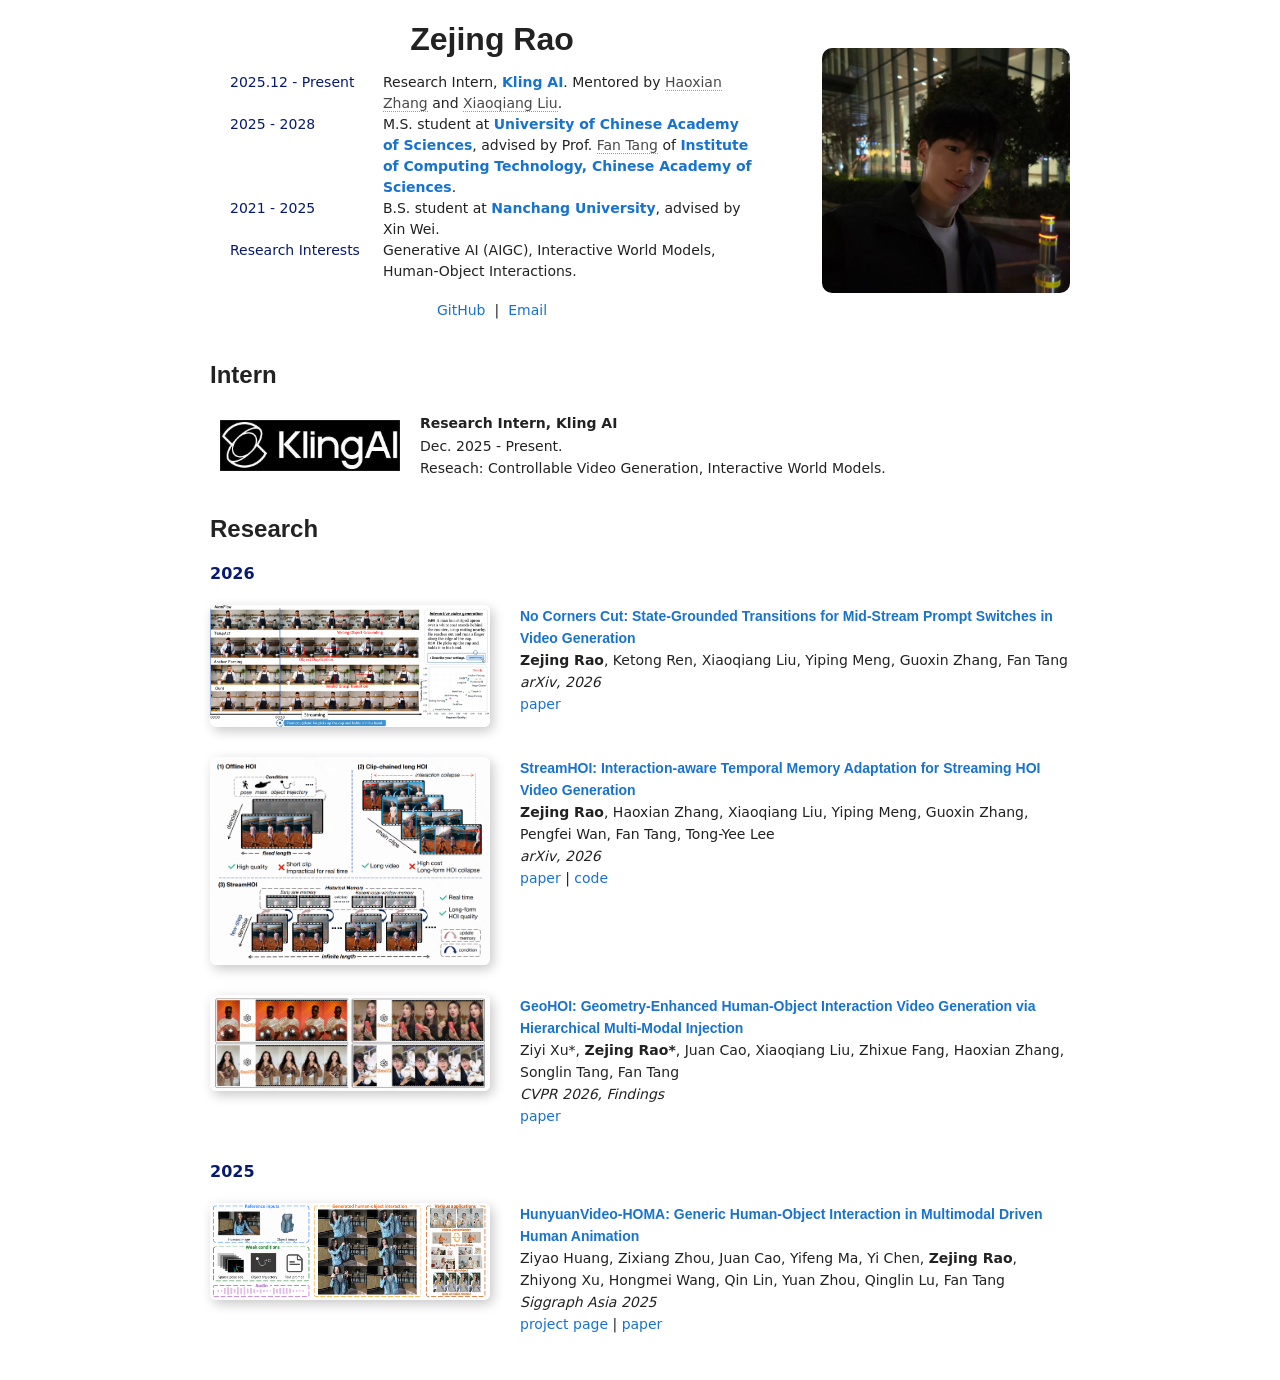
==== index.html @ ad01fc1d "Move homepage to root and add SEGUE paper" ====
<!DOCTYPE html>
<html lang="en">
<head>
  <meta charset="utf-8">
  <meta name="viewport" content="width=device-width, initial-scale=1">
  <meta name="author" content="Zejing Rao">
  <meta name="description" content="Personal academic homepage of Zejing Rao.">
  <link rel="canonical" href="https://jayjrao.github.io/">
  <title>Zejing Rao</title>
  <link rel="icon" href="data:,">
  <link rel="stylesheet" href="stylesheet.css?v=3">
</head>
<body>
  <main class="page">
    <section class="intro-block" aria-labelledby="profile-name">
      <div class="intro-copy">
        <h1 id="profile-name">Zejing Rao</h1>
        <table class="bio-table" aria-label="Biography timeline">
          <tbody>
            <tr>
              <td class="date">2025.12 - Present</td>
              <td class="spacer"></td>
              <td class="details">Research Intern, <strong><a href="https://kling.ai/">Kling AI</a></strong>. Mentored by <a href="https://scholar.google.com/citations?user=r_aOHlQAAAAJ&amp;hl=zh-CN">Haoxian Zhang</a> and <a href="https://scholar.google.com/citations?user=tgL99eQAAAAJ">Xiaoqiang Liu</a>.</td>
            </tr>
            <tr>
              <td class="date">2025 - 2028</td>
              <td class="spacer"></td>
              <td class="details">M.S. student at <strong><a href="https://english.ucas.ac.cn/">University of Chinese Academy of Sciences</a></strong>, advised by Prof. <a href="https://tfan108.github.io/">Fan Tang</a> of <strong><a href="https://english.ict.cas.cn/">Institute of Computing Technology, Chinese Academy of Sciences</a></strong>.</td>
            </tr>
            <tr>
              <td class="date">2021 - 2025</td>
              <td class="spacer"></td>
              <td class="details">B.S. student at <strong><a href="https://english.ncu.edu.cn/">Nanchang University</a></strong>, advised by Xin Wei.</td>
            </tr>
            <tr>
              <td class="date">Research Interests</td>
              <td class="spacer"></td>
              <td class="details">Generative AI (AIGC), Interactive World Models, Human-Object Interactions.</td>
            </tr>
          </tbody>
        </table>
        <nav class="profile-links" aria-label="Profile links">
          <a class="wrap" href="https://github.com/JayJRao">GitHub</a>
          <span aria-hidden="true">|</span>
          <a class="wrap" href="https://zjrao24@gmail.com">Email</a>
        </nav>
      </div>
      <aside class="portrait" aria-label="Profile photo">
        <img class="portrait-img" src="assets/raozeijng.jpg" alt="Zejing Rao">
      </aside>
    </section>

    <section aria-labelledby="intern-heading">
      <h2 id="intern-heading">Intern</h2>
      <article class="intern-entry">
        <a class="intern-logo-link" href="https://kling.ai/" aria-label="Kling AI">
          <img class="intern-logo" style="width: 180px; max-width: 180px;" src="assets/klingAI2.png" alt="Kling AI logo">
        </a>
        <div class="intern-details">
          <p><strong>Research Intern, Kling AI</strong></p>
          <p>Dec. 2025 - Present.</p>
          <p>Reseach: Controllable Video Generation, Interactive World Models.</p>
        </div>
      </article>
    </section>

    <section aria-labelledby="research-heading">
      <h2 id="research-heading">Research</h2>

      <h3>2026</h3>
      <article class="paper-entry" id="segue">
        <div class="paper-media">
          <img class="paper-img" src="assets/segue.png" alt="No Corners Cut: State-Grounded Transitions for Mid-Stream Prompt Switches in Video Generation">
        </div>
        <div class="paper-details">
          <a class="paper-title" href="https://arxiv.org/abs/2609.38691">No Corners Cut: State-Grounded Transitions for Mid-Stream Prompt Switches in Video Generation</a>
          <p class="authors"><strong>Zejing Rao</strong>, Ketong Ren, Xiaoqiang Liu, Yiping Meng, Guoxin Zhang, Fan Tang</p>
          <p class="venue">arXiv, 2026</p>
          <p class="paper-links">
            <a class="wrap" href="https://arxiv.org/abs/2609.38691">paper</a>
          </p>
        </div>
      </article>

      <article class="paper-entry" id="streamhoi">
        <div class="paper-media">
          <img class="paper-img" src="assets/streamhoi.png" alt="StreamHOI">
        </div>
        <div class="paper-details">
          <a class="paper-title" href="https://arxiv.org/abs/2607.20174">StreamHOI: Interaction-aware Temporal Memory Adaptation for Streaming HOI Video Generation</a>
          <p class="authors"><strong>Zejing Rao</strong>, Haoxian Zhang, Xiaoqiang Liu, Yiping Meng, Guoxin Zhang, Pengfei Wan, Fan Tang, Tong-Yee Lee</p>
          <p class="venue">arXiv, 2026</p>
          <p class="paper-links">
            <a class="wrap" href="https://arxiv.org/abs/2607.20174">paper</a> |
            <a class="wrap" href="https://github.com/KlingAIResearch/StreamHOI">code</a>
          </p>
        </div>
      </article>

      <article class="paper-entry" id="geohoi">
        <div class="paper-media">
          <img class="paper-img" src="assets/geohoi.png" alt="GeoHOI">
        </div>
        <div class="paper-details">
          <a class="paper-title" href="https://openaccess.thecvf.com/content/CVPR2026F/html/Xu_GeoHOI_Geometry-Enhanced_Human-Object_Interaction_Video_Generation_via_Hierarchical_Multi-Modal_Injection_CVPRF_2026_paper.html">GeoHOI: Geometry-Enhanced Human-Object Interaction Video Generation via Hierarchical Multi-Modal Injection</a>
          <p class="authors">Ziyi Xu*, <strong>Zejing Rao*</strong>, Juan Cao, Xiaoqiang Liu, Zhixue Fang, Haoxian Zhang, Songlin Tang, Fan Tang</p>
          <p class="venue">CVPR 2026, Findings</p>
          <p class="paper-links">
            <a class="wrap" href="https://openaccess.thecvf.com/content/CVPR2026F/html/Xu_GeoHOI_Geometry-Enhanced_Human-Object_Interaction_Video_Generation_via_Hierarchical_Multi-Modal_Injection_CVPRF_2026_paper.html">paper</a>
          </p>
        </div>
      </article>

      <h3>2025</h3>
      <article class="paper-entry" id="hunyuanvideo-homa">
        <div class="paper-media">
          <img class="paper-img" src="assets/homa.png" alt="HunyuanVideo-HOMA">
        </div>
        <div class="paper-details">
          <a class="paper-title" href="https://arxiv.org/abs/2506.08797">HunyuanVideo-HOMA: Generic Human-Object Interaction in Multimodal Driven Human Animation</a>
          <p class="authors">Ziyao Huang, Zixiang Zhou, Juan Cao, Yifeng Ma, Yi Chen, <strong>Zejing Rao</strong>, Zhiyong Xu, Hongmei Wang, Qin Lin, Yuan Zhou, Qinglin Lu, Fan Tang</p>
          <p class="venue">Siggraph Asia 2025</p>
          <p class="paper-links">
            <a class="wrap" href="https://bone-11.github.io/homa-page/">project page</a> |
            <a class="wrap" href="https://arxiv.org/abs/2506.08797">paper</a>
          </p>
        </div>
      </article>
    </section>
  </main>
</body>
</html>
---- stylesheet.css ----
:root {
  --text: #222222;
  --muted: #4a4a4a;
  --link: #1772d0;
  --hover: #f09228;
  --date: #071a6f;
  --rule: #d9e2ef;
  --soft: #f7f9fc;
  --paper-a: #dbeafe;
  --paper-b: #fef3c7;
  --paper-c: #e0f2f1;
}

* {
  box-sizing: border-box;
}

html {
  background: #ffffff;
}

body {
  margin: 0;
  color: var(--text);
  font-family: "Google Sans", "Lato", system-ui, -apple-system, BlinkMacSystemFont, "Segoe UI", Roboto, Helvetica, Arial, sans-serif;
  font-size: 14px;
  line-height: 1.5;
}

a {
  color: var(--link);
  text-decoration: none;
}

a:focus,
a:hover {
  color: var(--hover);
}

strong {
  font-weight: 700;
}

.page {
  width: 100%;
  max-width: 900px;
  margin: 0 auto;
  padding: 0 0 30px;
}

.intro-block {
  display: grid;
  grid-template-columns: minmax(0, 1fr) minmax(190px, 32%);
  gap: 8px;
  align-items: center;
}

.intro-copy {
  padding: 20px;
}

h1 {
  margin: 0 0 14px;
  text-align: center;
  font-family: "Lato", Verdana, Helvetica, sans-serif;
  font-size: 32px;
  font-weight: 700;
  line-height: 1.2;
}

h2 {
  margin: 20px 20px 8px;
  font-family: "Lato", Verdana, Helvetica, sans-serif;
  font-size: 24px;
  font-weight: 700;
  line-height: 1.2;
}

h3 {
  margin: 18px 20px 4px;
  font-size: 16px;
  font-weight: 700;
  color: var(--date);
}

.section-note {
  margin: 0 20px 8px;
  color: var(--muted);
}

.bio-table {
  width: 100%;
  border: 0;
  border-spacing: 0;
  border-collapse: separate;
}

.date {
  width: 0;
  padding: 0 3px 0 20px;
  color: var(--date);
  line-height: 1.5;
  vertical-align: top;
  white-space: nowrap;
}

.year {
  width: 0;
  padding: 0 10px 0 0;
  color: var(--date);
  line-height: 1.5;
  text-align: right;
  vertical-align: top;
  white-space: nowrap;
}

.spacer {
  width: 0;
  padding: 0 10px 0 0;
}

.details {
  padding: 0 20px 0 10px;
  line-height: 1.5;
  vertical-align: top;
}

.bio-table a {
  color: var(--muted);
  border-bottom: 1px dotted #9a9a9a;
}

.bio-table a:focus,
.bio-table a:hover {
  color: var(--hover);
  border-bottom-color: var(--hover);
}

.bio-table strong a {
  color: var(--link);
  border-bottom: 0;
}

.profile-links {
  display: flex;
  flex-wrap: wrap;
  justify-content: center;
  gap: 0 9px;
  margin: 18px 0 0;
  text-align: center;
}

.wrap {
  display: inline-block;
}

.portrait {
  padding: 20px;
}

.portrait-img {
  display: block;
  width: 100%;
  height: auto;
  border-radius: 10px;
}

.intern-entry {
  display: grid;
  grid-template-columns: 190px minmax(0, 1fr);
  gap: 20px;
  align-items: center;
  margin: 0 20px 6px;
  padding: 14px 0 16px;
}

.intern-logo-link {
  display: grid;
  min-height: 50px;
  place-items: center;
  padding: 8px 10px;
}

.intern-logo {
  display: block;
  width: 50px;
  height: auto;
}

.intern-details p {
  margin: 0;
  line-height: 1.6;
}

.paper-entry {
  display: grid;
  grid-template-columns: 35% minmax(0, 1fr);
  align-items: start;
}

.paper-media {
  padding: 15px 15px 15px 20px;
}

.paper-visual {
  display: grid;
  min-height: 145px;
  aspect-ratio: 16 / 10;
  place-items: center;
  overflow: hidden;
  border-radius: 10px;
  box-shadow: 3px 4px 12px rgba(0, 0, 0, 0.22);
  color: #22384c;
  font-weight: 700;
}

.paper-img {
  display: block;
  width: 100%;
  height: auto;
  border-radius: 6px;
  box-shadow: 3px 4px 12px rgba(0, 0, 0, 0.22);
}

.paper-visual.alternate {
  border-radius: 10px;
  box-shadow: 3px 4px 12px rgba(0, 0, 0, 0.22);
}

.paper-visual.muted {
  border-radius: 10px;
  box-shadow: 3px 4px 12px rgba(0, 0, 0, 0.22);
}

.paper-details {
  padding: 15px 20px 15px 15px;
  line-height: 22px;
}

.paper-title {
  font-family: "Lato", Verdana, Helvetica, sans-serif;
  font-weight: 700;
}

.authors,
.venue,
.paper-links {
  margin: 0;
}

.authors a {
  color: var(--muted);
  border-bottom: 1px dotted #9a9a9a;
}

.venue {
  font-style: italic;
}

.muted-link {
  color: var(--muted);
}

footer {
  margin: 12px 20px 0;
  padding-top: 12px;
  border-top: 1px solid var(--rule);
  text-align: right;
}

footer p {
  margin: 0;
  font-size: 13px;
}

@media (max-width: 675px) {
  body {
    font-size: 14px;
  }

  .page {
    padding-bottom: 24px;
  }

  .intro-block {
    grid-template-columns: 1fr;
  }

  .intro-copy {
    padding: 20px 18px 8px;
  }

  .portrait {
    order: -1;
    max-width: 270px;
    width: 100%;
    margin: 0 auto;
    padding: 20px 20px 4px;
  }

  h1 {
    font-size: 30px;
  }

  h2 {
    margin: 22px 20px 8px;
  }

  .bio-table tr {
    display: grid;
    grid-template-columns: auto 1fr;
    row-gap: 1px;
    padding: 0 0 8px;
  }

  .date,
  .year {
    width: auto;
    padding: 0 4px 0 20px;
    text-align: left;
  }

  .spacer {
    display: none;
  }

  .details {
    grid-column: 1 / -1;
    padding: 0 20px;
  }

  .intern-entry {
    grid-template-columns: 1fr;
    gap: 12px;
  }

  .intern-logo-link {
    width: 210px;
    justify-self: start;
  }

  .paper-entry {
    grid-template-columns: 1fr;
  }

  .paper-media {
    padding: 15px 20px 0;
  }

  .paper-details {
    padding: 14px 20px 16px;
  }

  .paper-visual {
    min-height: 155px;
  }

  .paper-img {
    max-width: 420px;
  }

  footer {
    text-align: left;
  }
}

@media (max-width: 420px) {
  .date,
  .year,
  .details,
  h2,
  h3,
  .section-note,
  .intern-entry,
  footer {
    margin-left: 0;
    margin-right: 0;
  }

  .date,
  .year,
  .details {
    padding-left: 16px;
    padding-right: 16px;
  }

  h2,
  h3,
  .section-note,
  .intern-entry,
  footer {
    margin-left: 16px;
    margin-right: 16px;
  }
}
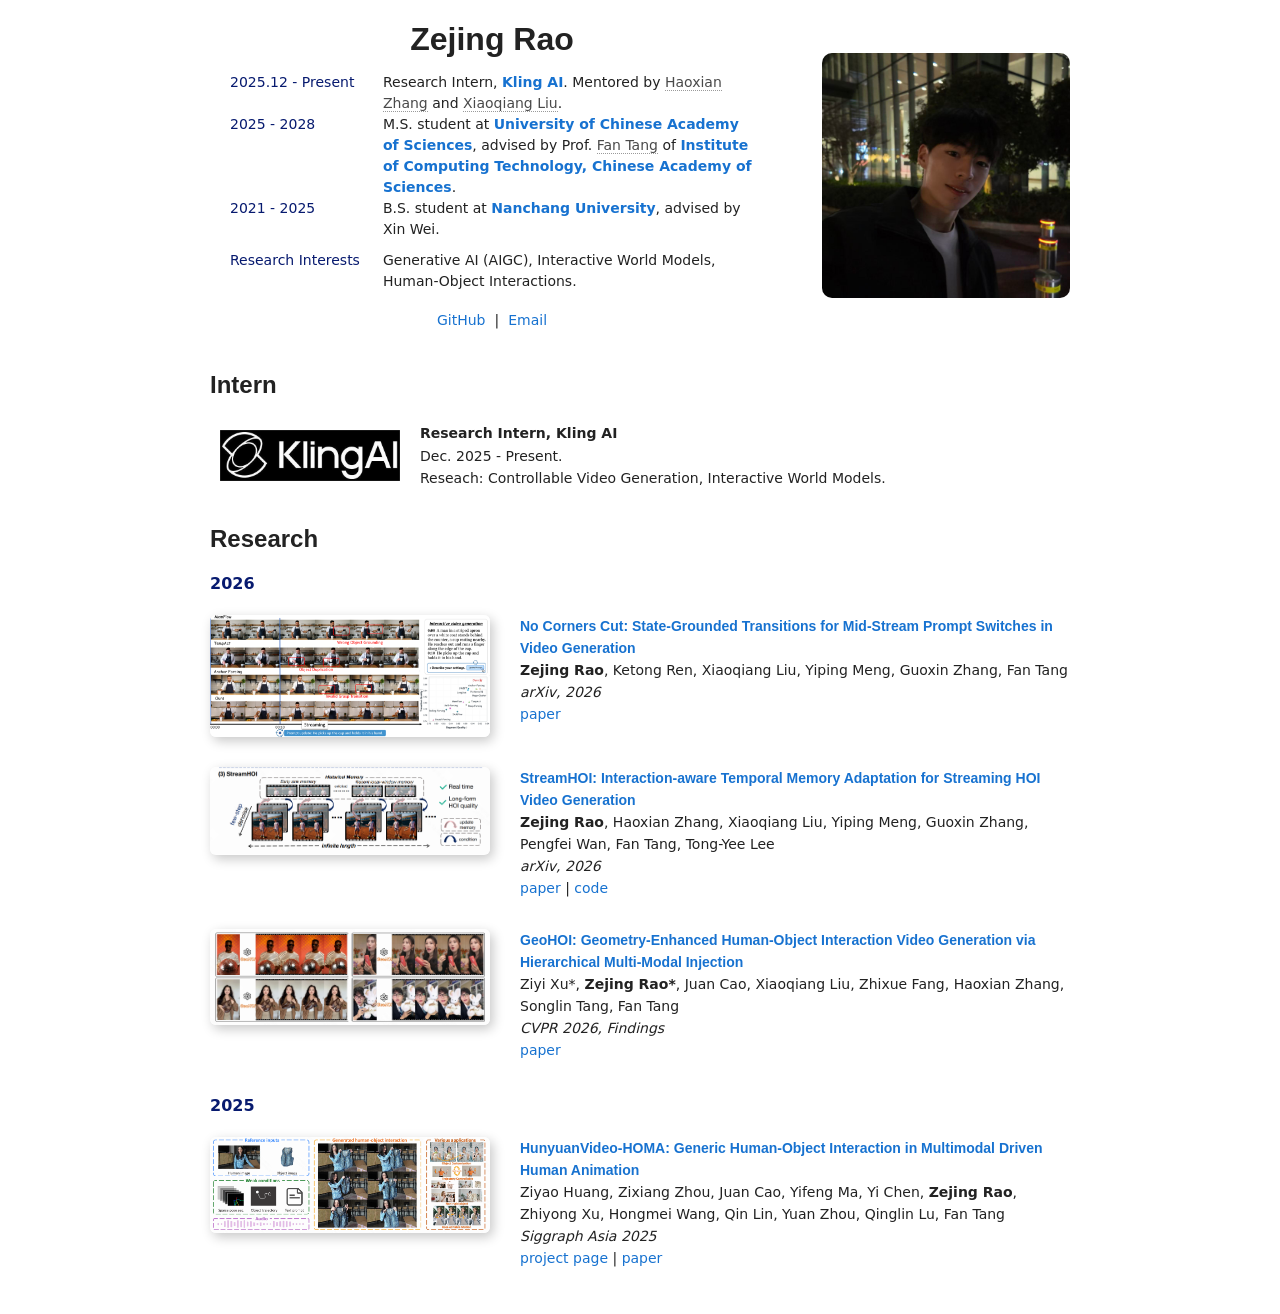
==== commit d6792865: "Refine biography spacing and StreamHOI preview" ====
--- a/index.html
+++ b/index.html
@@ -8,7 +8,7 @@
   <link rel="canonical" href="https://jayjrao.github.io/">
   <title>Zejing Rao</title>
   <link rel="icon" href="data:,">
-  <link rel="stylesheet" href="stylesheet.css?v=3">
+  <link rel="stylesheet" href="stylesheet.css?v=4">
 </head>
 <body>
   <main class="page">
@@ -32,7 +32,7 @@
               <td class="spacer"></td>
               <td class="details">B.S. student at <strong><a href="https://english.ncu.edu.cn/">Nanchang University</a></strong>, advised by Xin Wei.</td>
             </tr>
-            <tr>
+            <tr class="research-interests">
               <td class="date">Research Interests</td>
               <td class="spacer"></td>
               <td class="details">Generative AI (AIGC), Interactive World Models, Human-Object Interactions.</td>
@@ -84,7 +84,9 @@
 
       <article class="paper-entry" id="streamhoi">
         <div class="paper-media">
-          <img class="paper-img" src="assets/streamhoi.png" alt="StreamHOI">
+          <div class="streamhoi-crop">
+            <img class="paper-img" src="assets/streamhoi.png" alt="StreamHOI">
+          </div>
         </div>
         <div class="paper-details">
           <a class="paper-title" href="https://arxiv.org/abs/2607.20174">StreamHOI: Interaction-aware Temporal Memory Adaptation for Streaming HOI Video Generation</a>
--- a/stylesheet.css
+++ b/stylesheet.css
@@ -125,6 +125,11 @@
   vertical-align: top;
 }
 
+.research-interests .date,
+.research-interests .details {
+  padding-top: 10px;
+}
+
 .bio-table a {
   color: var(--muted);
   border-bottom: 1px dotted #9a9a9a;
@@ -220,6 +225,25 @@
   height: auto;
   border-radius: 6px;
   box-shadow: 3px 4px 12px rgba(0, 0, 0, 0.22);
+}
+
+.streamhoi-crop {
+  position: relative;
+  width: 100%;
+  aspect-ratio: 1368 / 427;
+  overflow: hidden;
+  border-radius: 6px;
+  box-shadow: 3px 4px 12px rgba(0, 0, 0, 0.22);
+}
+
+.streamhoi-crop .paper-img {
+  position: absolute;
+  top: 0;
+  left: 0;
+  max-width: none;
+  border-radius: 0;
+  box-shadow: none;
+  transform: translateY(-57.97%);
 }
 
 .paper-visual.alternate {
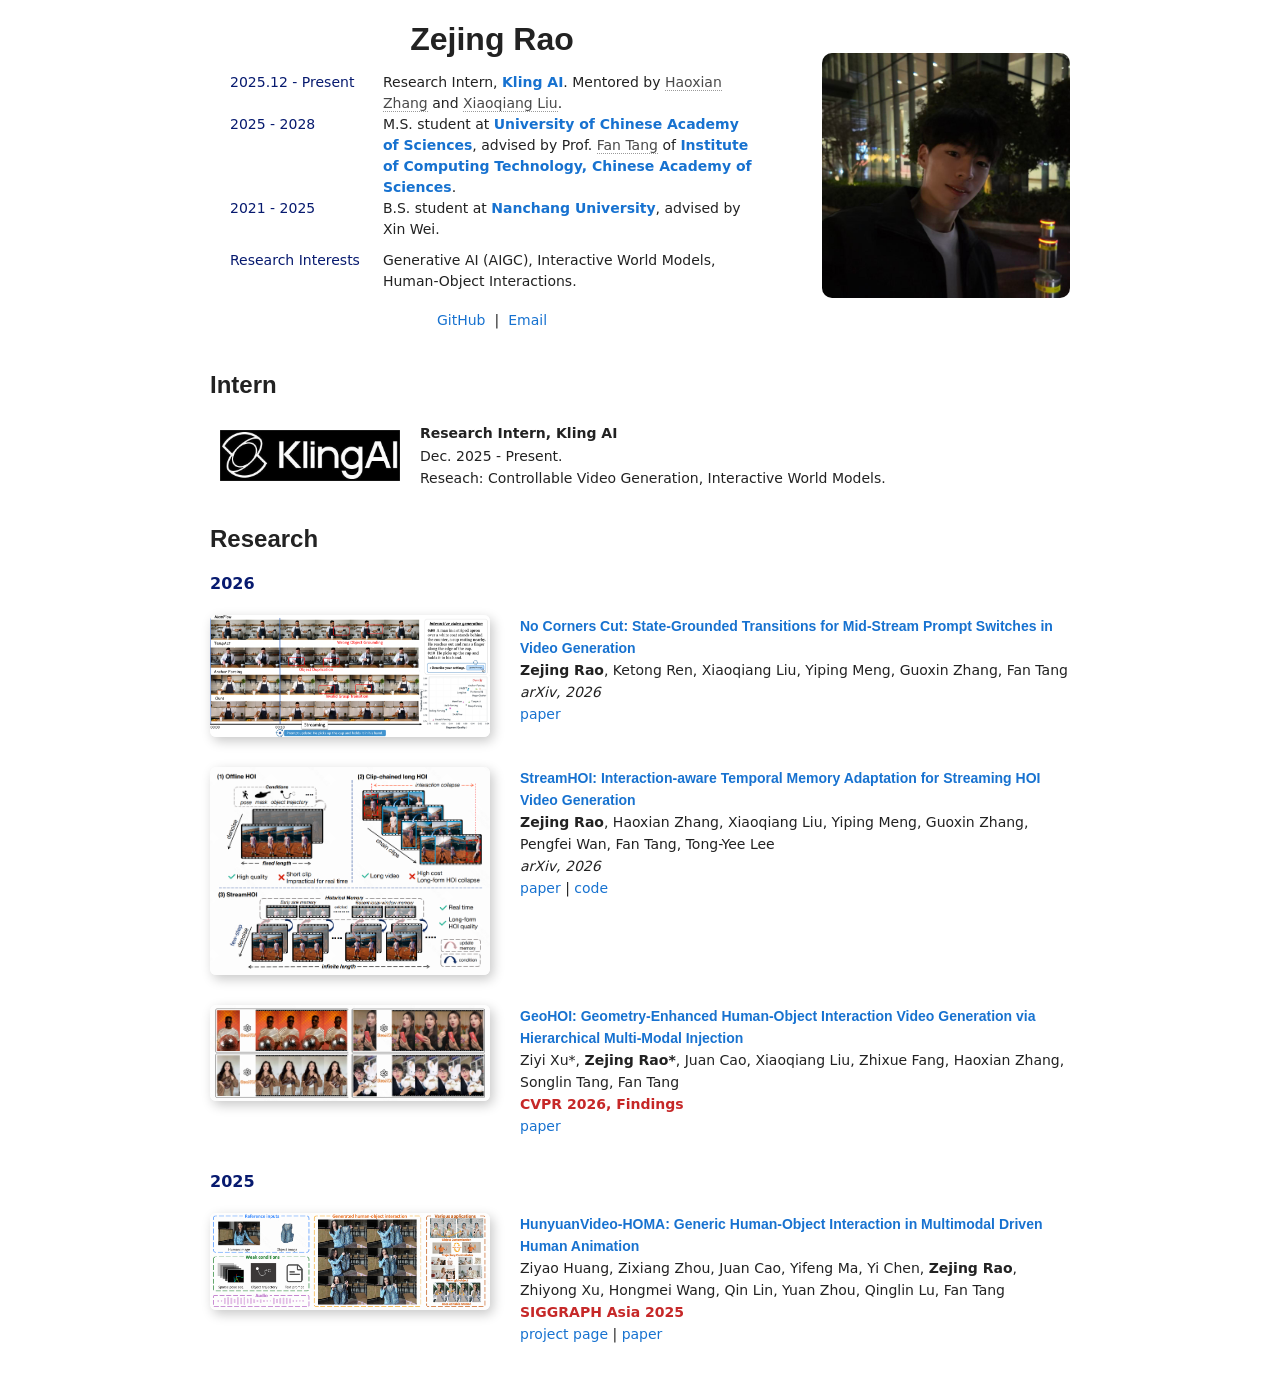
==== commit b9e85eb9: "Restore StreamHOI image and highlight publication venues" ====
--- a/index.html
+++ b/index.html
@@ -8,7 +8,7 @@
   <link rel="canonical" href="https://jayjrao.github.io/">
   <title>Zejing Rao</title>
   <link rel="icon" href="data:,">
-  <link rel="stylesheet" href="stylesheet.css?v=4">
+  <link rel="stylesheet" href="stylesheet.css?v=5">
 </head>
 <body>
   <main class="page">
@@ -84,9 +84,7 @@
 
       <article class="paper-entry" id="streamhoi">
         <div class="paper-media">
-          <div class="streamhoi-crop">
-            <img class="paper-img" src="assets/streamhoi.png" alt="StreamHOI">
-          </div>
+          <img class="paper-img" src="assets/streamhoi.png" alt="StreamHOI">
         </div>
         <div class="paper-details">
           <a class="paper-title" href="https://arxiv.org/abs/2607.20174">StreamHOI: Interaction-aware Temporal Memory Adaptation for Streaming HOI Video Generation</a>
@@ -106,7 +104,7 @@
         <div class="paper-details">
           <a class="paper-title" href="https://openaccess.thecvf.com/content/CVPR2026F/html/Xu_GeoHOI_Geometry-Enhanced_Human-Object_Interaction_Video_Generation_via_Hierarchical_Multi-Modal_Injection_CVPRF_2026_paper.html">GeoHOI: Geometry-Enhanced Human-Object Interaction Video Generation via Hierarchical Multi-Modal Injection</a>
           <p class="authors">Ziyi Xu*, <strong>Zejing Rao*</strong>, Juan Cao, Xiaoqiang Liu, Zhixue Fang, Haoxian Zhang, Songlin Tang, Fan Tang</p>
-          <p class="venue">CVPR 2026, Findings</p>
+          <p class="venue published-venue">CVPR 2026, Findings</p>
           <p class="paper-links">
             <a class="wrap" href="https://openaccess.thecvf.com/content/CVPR2026F/html/Xu_GeoHOI_Geometry-Enhanced_Human-Object_Interaction_Video_Generation_via_Hierarchical_Multi-Modal_Injection_CVPRF_2026_paper.html">paper</a>
           </p>
@@ -121,7 +119,7 @@
         <div class="paper-details">
           <a class="paper-title" href="https://arxiv.org/abs/2506.08797">HunyuanVideo-HOMA: Generic Human-Object Interaction in Multimodal Driven Human Animation</a>
           <p class="authors">Ziyao Huang, Zixiang Zhou, Juan Cao, Yifeng Ma, Yi Chen, <strong>Zejing Rao</strong>, Zhiyong Xu, Hongmei Wang, Qin Lin, Yuan Zhou, Qinglin Lu, Fan Tang</p>
-          <p class="venue">Siggraph Asia 2025</p>
+          <p class="venue published-venue">SIGGRAPH Asia 2025</p>
           <p class="paper-links">
             <a class="wrap" href="https://bone-11.github.io/homa-page/">project page</a> |
             <a class="wrap" href="https://arxiv.org/abs/2506.08797">paper</a>
--- a/stylesheet.css
+++ b/stylesheet.css
@@ -227,25 +227,6 @@
   box-shadow: 3px 4px 12px rgba(0, 0, 0, 0.22);
 }
 
-.streamhoi-crop {
-  position: relative;
-  width: 100%;
-  aspect-ratio: 1368 / 427;
-  overflow: hidden;
-  border-radius: 6px;
-  box-shadow: 3px 4px 12px rgba(0, 0, 0, 0.22);
-}
-
-.streamhoi-crop .paper-img {
-  position: absolute;
-  top: 0;
-  left: 0;
-  max-width: none;
-  border-radius: 0;
-  box-shadow: none;
-  transform: translateY(-57.97%);
-}
-
 .paper-visual.alternate {
   border-radius: 10px;
   box-shadow: 3px 4px 12px rgba(0, 0, 0, 0.22);
@@ -279,6 +260,12 @@
 
 .venue {
   font-style: italic;
+}
+
+.published-venue {
+  color: #c62828;
+  font-style: normal;
+  font-weight: 700;
 }
 
 .muted-link {
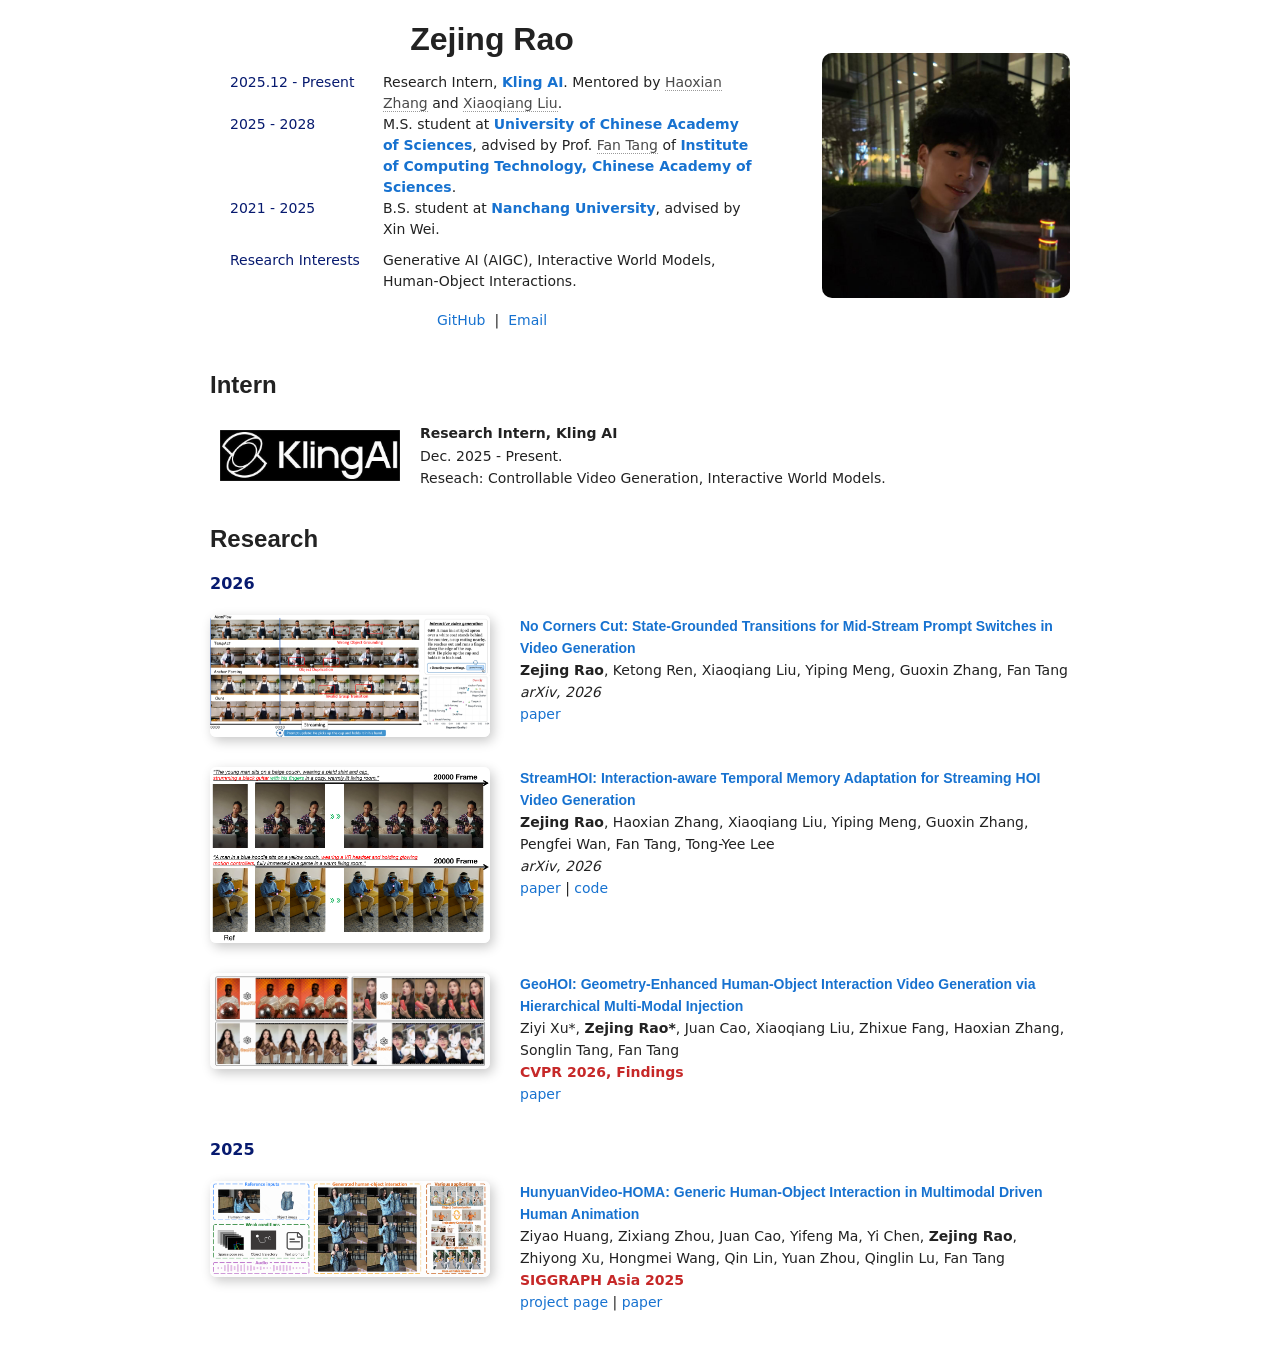
==== commit 84ea5ceb: "Use StreamHOI Figure 16 preview" ====
--- a/index.html
+++ b/index.html
@@ -84,7 +84,7 @@
 
       <article class="paper-entry" id="streamhoi">
         <div class="paper-media">
-          <img class="paper-img" src="assets/streamhoi.png" alt="StreamHOI">
+          <img class="paper-img" src="assets/streamhoi-fig16.png" alt="StreamHOI long-horizon results, Figure 16">
         </div>
         <div class="paper-details">
           <a class="paper-title" href="https://arxiv.org/abs/2607.20174">StreamHOI: Interaction-aware Temporal Memory Adaptation for Streaming HOI Video Generation</a>
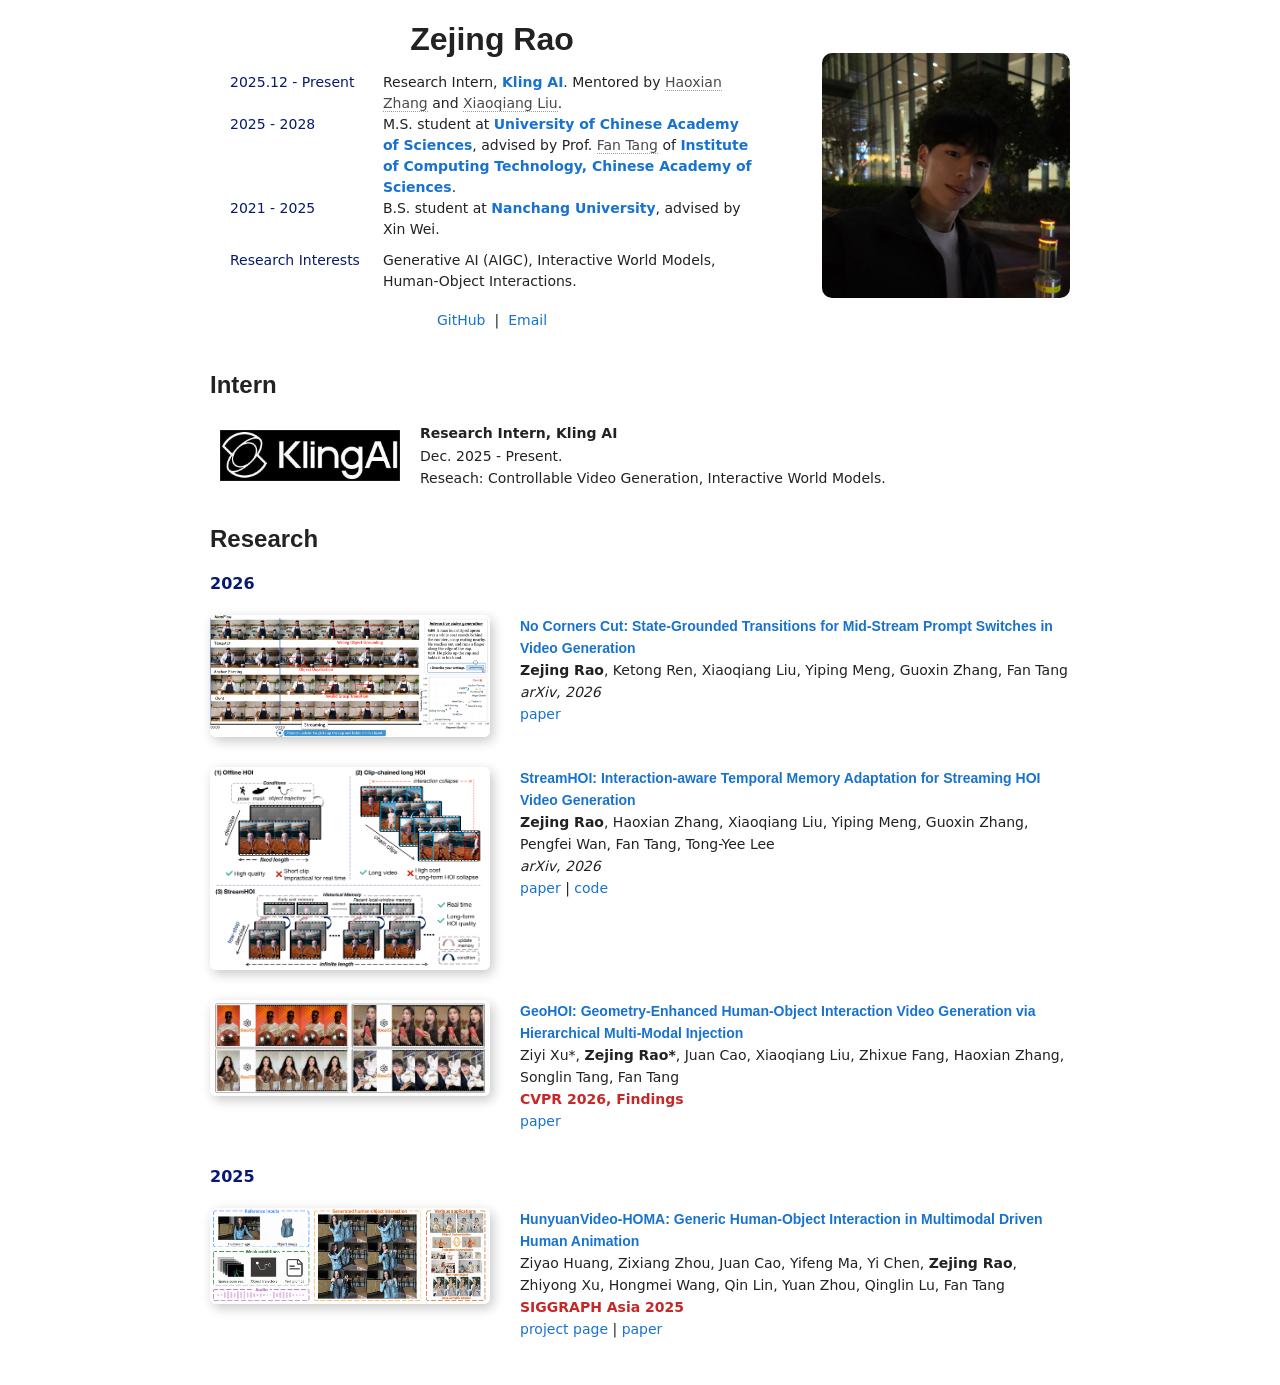
==== commit 381c7e29: "Use StreamHOI Figure 1 preview" ====
--- a/index.html
+++ b/index.html
@@ -84,7 +84,7 @@
 
       <article class="paper-entry" id="streamhoi">
         <div class="paper-media">
-          <img class="paper-img" src="assets/streamhoi-fig16.png" alt="StreamHOI long-horizon results, Figure 16">
+          <img class="paper-img" src="assets/streamhoi-fig1.png" alt="StreamHOI overview, Figure 1">
         </div>
         <div class="paper-details">
           <a class="paper-title" href="https://arxiv.org/abs/2607.20174">StreamHOI: Interaction-aware Temporal Memory Adaptation for Streaming HOI Video Generation</a>
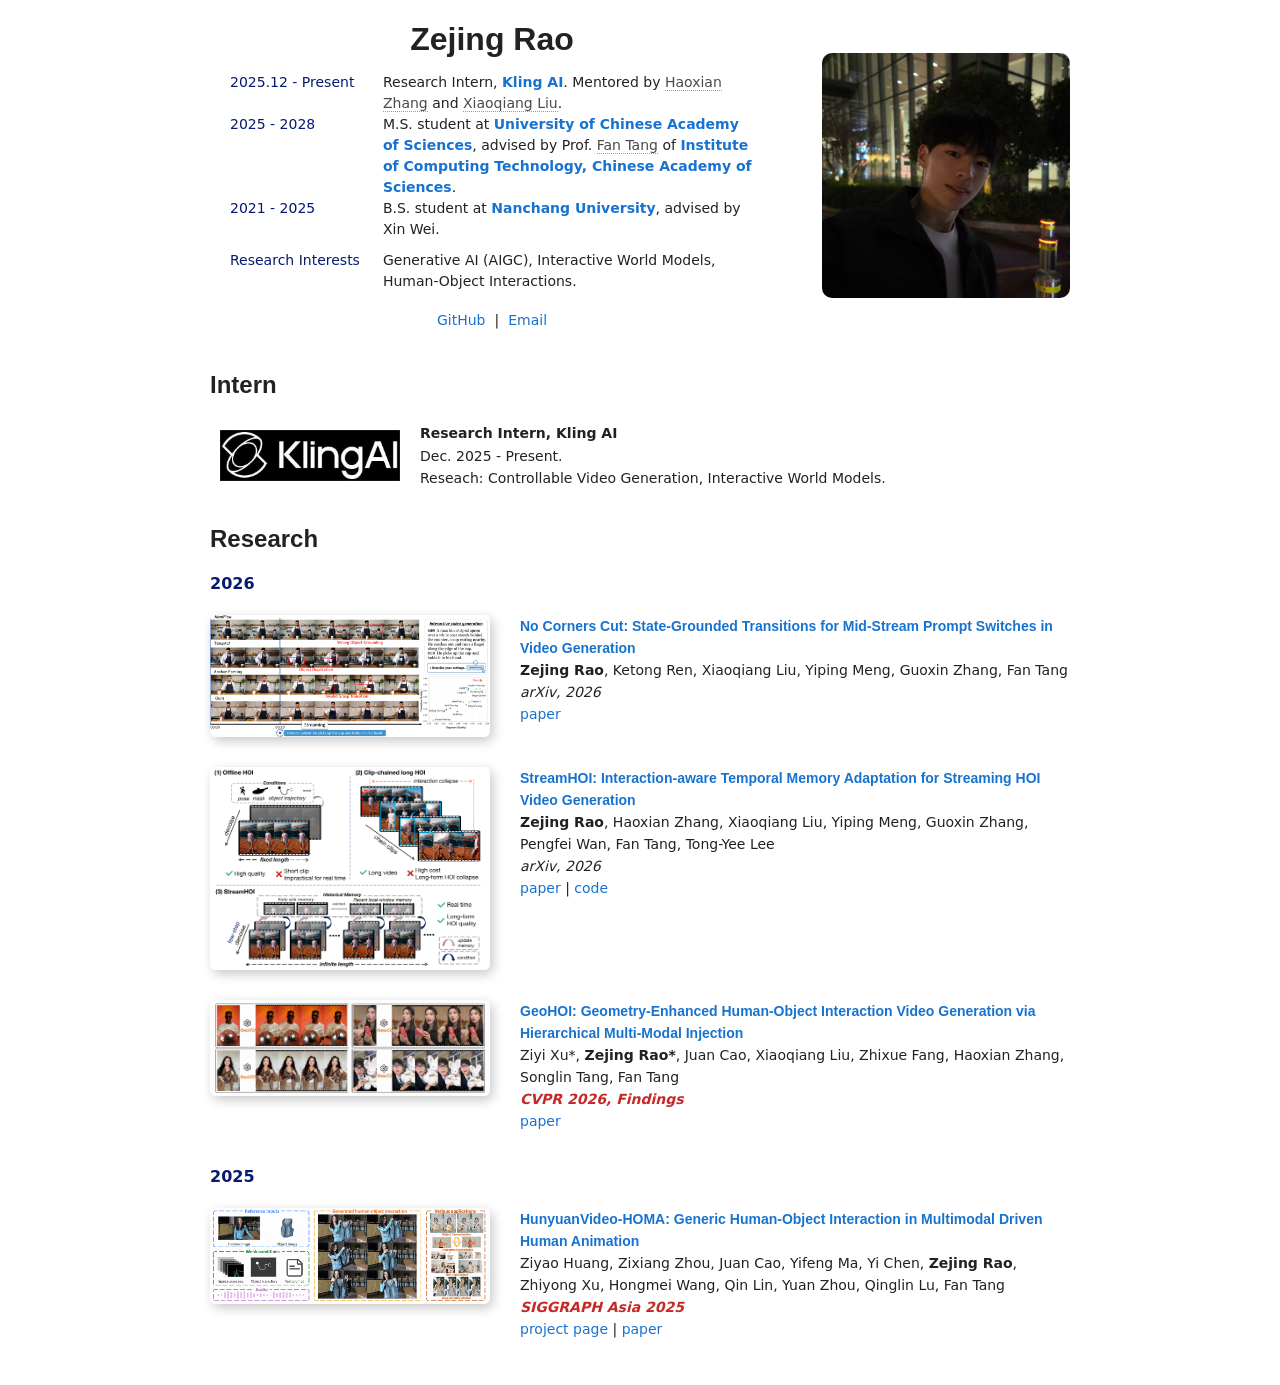
==== commit dbc36cc0: "Italicize publication venues" ====
--- a/index.html
+++ b/index.html
@@ -8,7 +8,7 @@
   <link rel="canonical" href="https://jayjrao.github.io/">
   <title>Zejing Rao</title>
   <link rel="icon" href="data:,">
-  <link rel="stylesheet" href="stylesheet.css?v=5">
+  <link rel="stylesheet" href="stylesheet.css?v=6">
 </head>
 <body>
   <main class="page">
--- a/stylesheet.css
+++ b/stylesheet.css
@@ -264,7 +264,7 @@
 
 .published-venue {
   color: #c62828;
-  font-style: normal;
+  font-style: italic;
   font-weight: 700;
 }
 
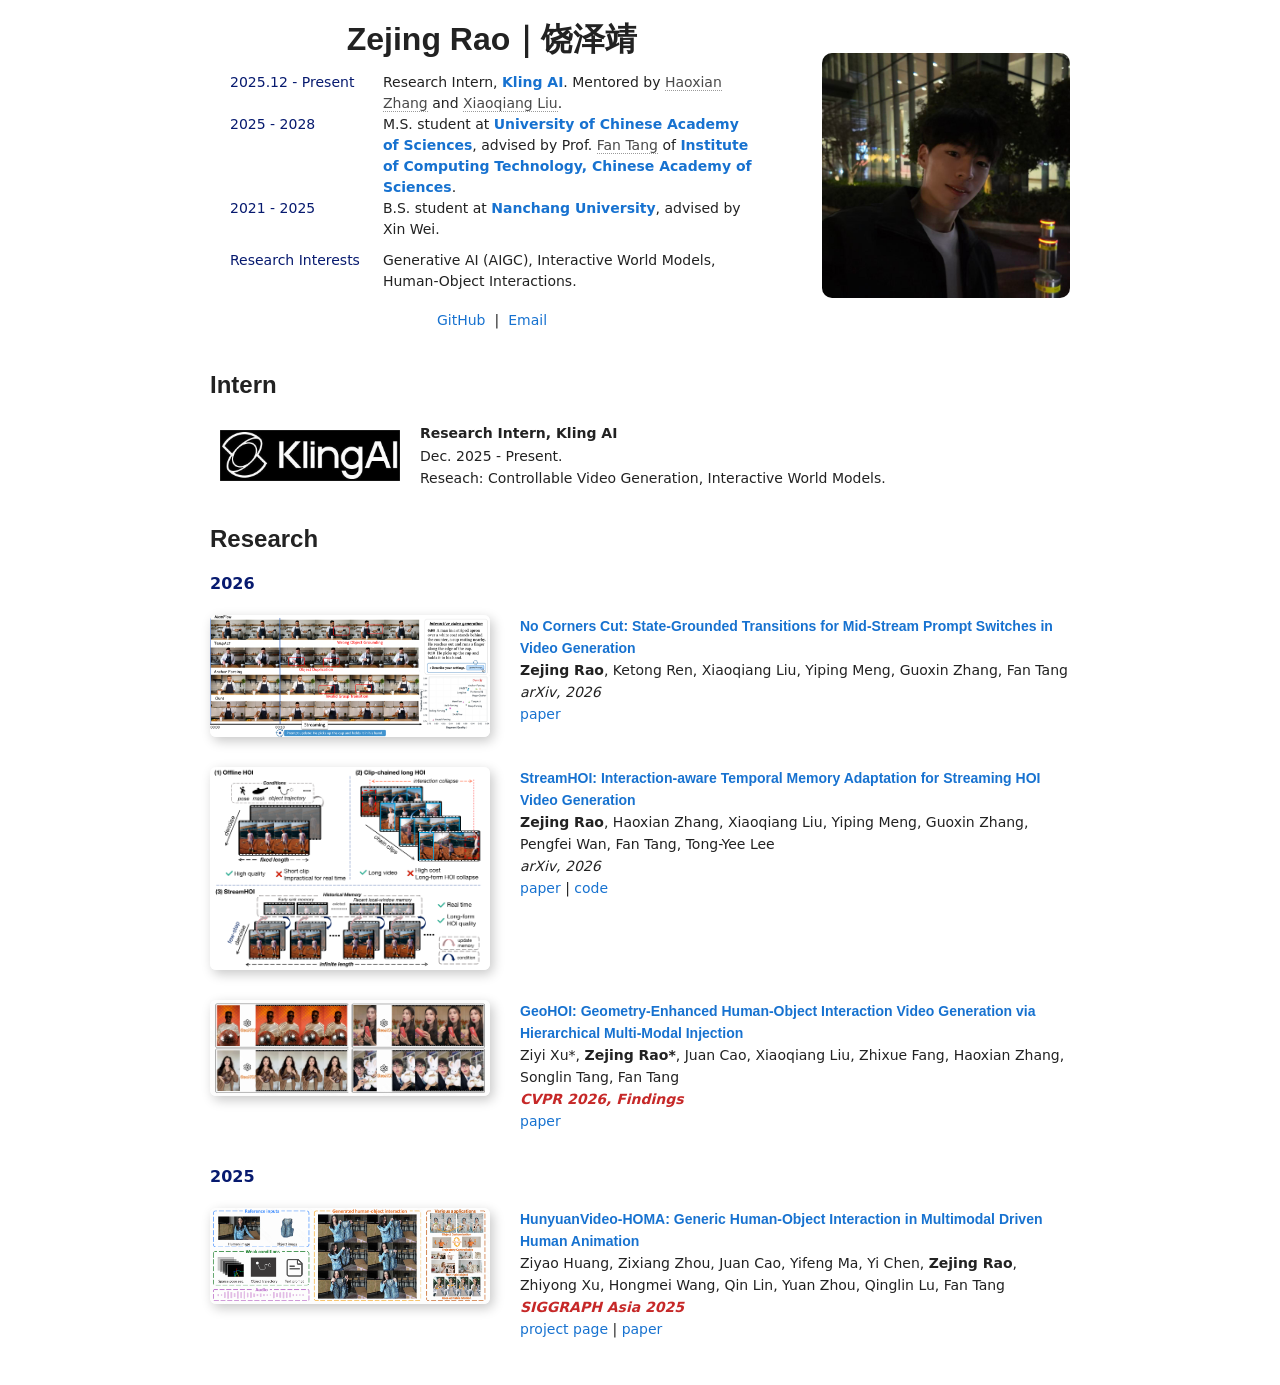
==== commit 8ecd3f24: "Add Chinese name to profile heading" ====
--- a/index.html
+++ b/index.html
@@ -14,7 +14,7 @@
   <main class="page">
     <section class="intro-block" aria-labelledby="profile-name">
       <div class="intro-copy">
-        <h1 id="profile-name">Zejing Rao</h1>
+        <h1 id="profile-name">Zejing Rao｜饶泽靖</h1>
         <table class="bio-table" aria-label="Biography timeline">
           <tbody>
             <tr>
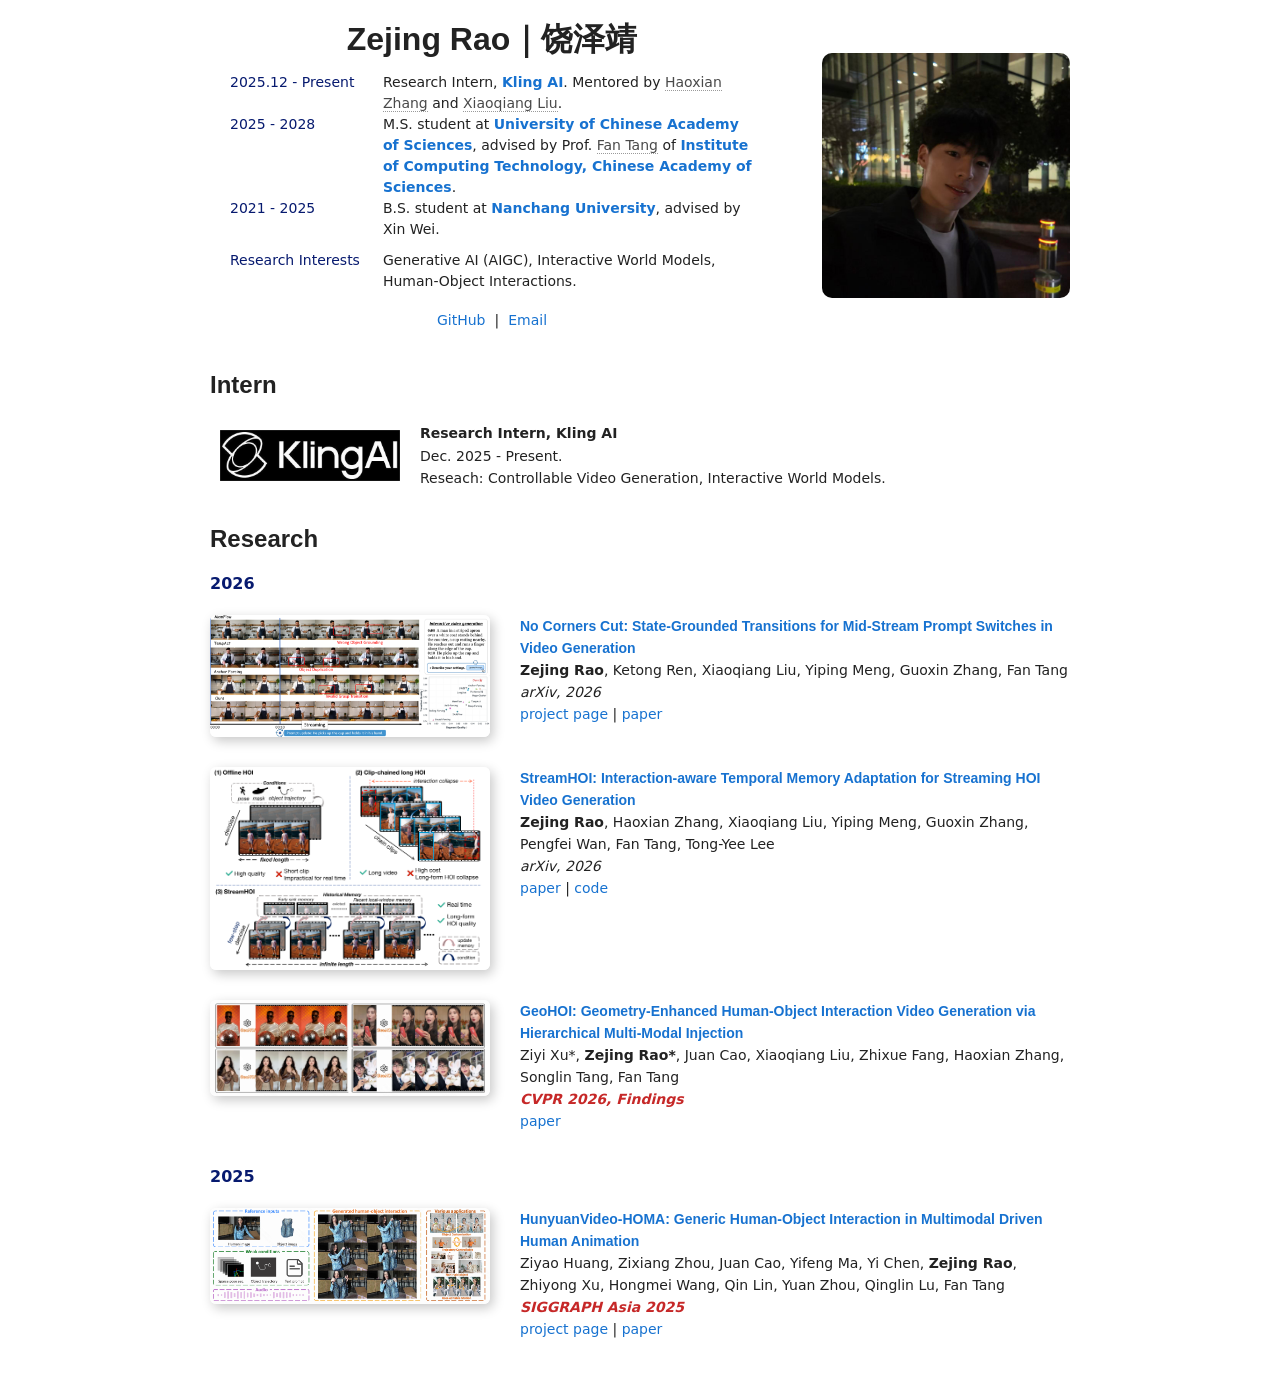
==== commit be394412: "Add No Corners Cut project page link" ====
--- a/index.html
+++ b/index.html
@@ -77,6 +77,7 @@
           <p class="authors"><strong>Zejing Rao</strong>, Ketong Ren, Xiaoqiang Liu, Yiping Meng, Guoxin Zhang, Fan Tang</p>
           <p class="venue">arXiv, 2026</p>
           <p class="paper-links">
+            <a class="wrap" href="https://anonymous.4open.science/w/No-Corners-Cut-6C5D/">project page</a> |
             <a class="wrap" href="https://arxiv.org/abs/2609.38691">paper</a>
           </p>
         </div>
